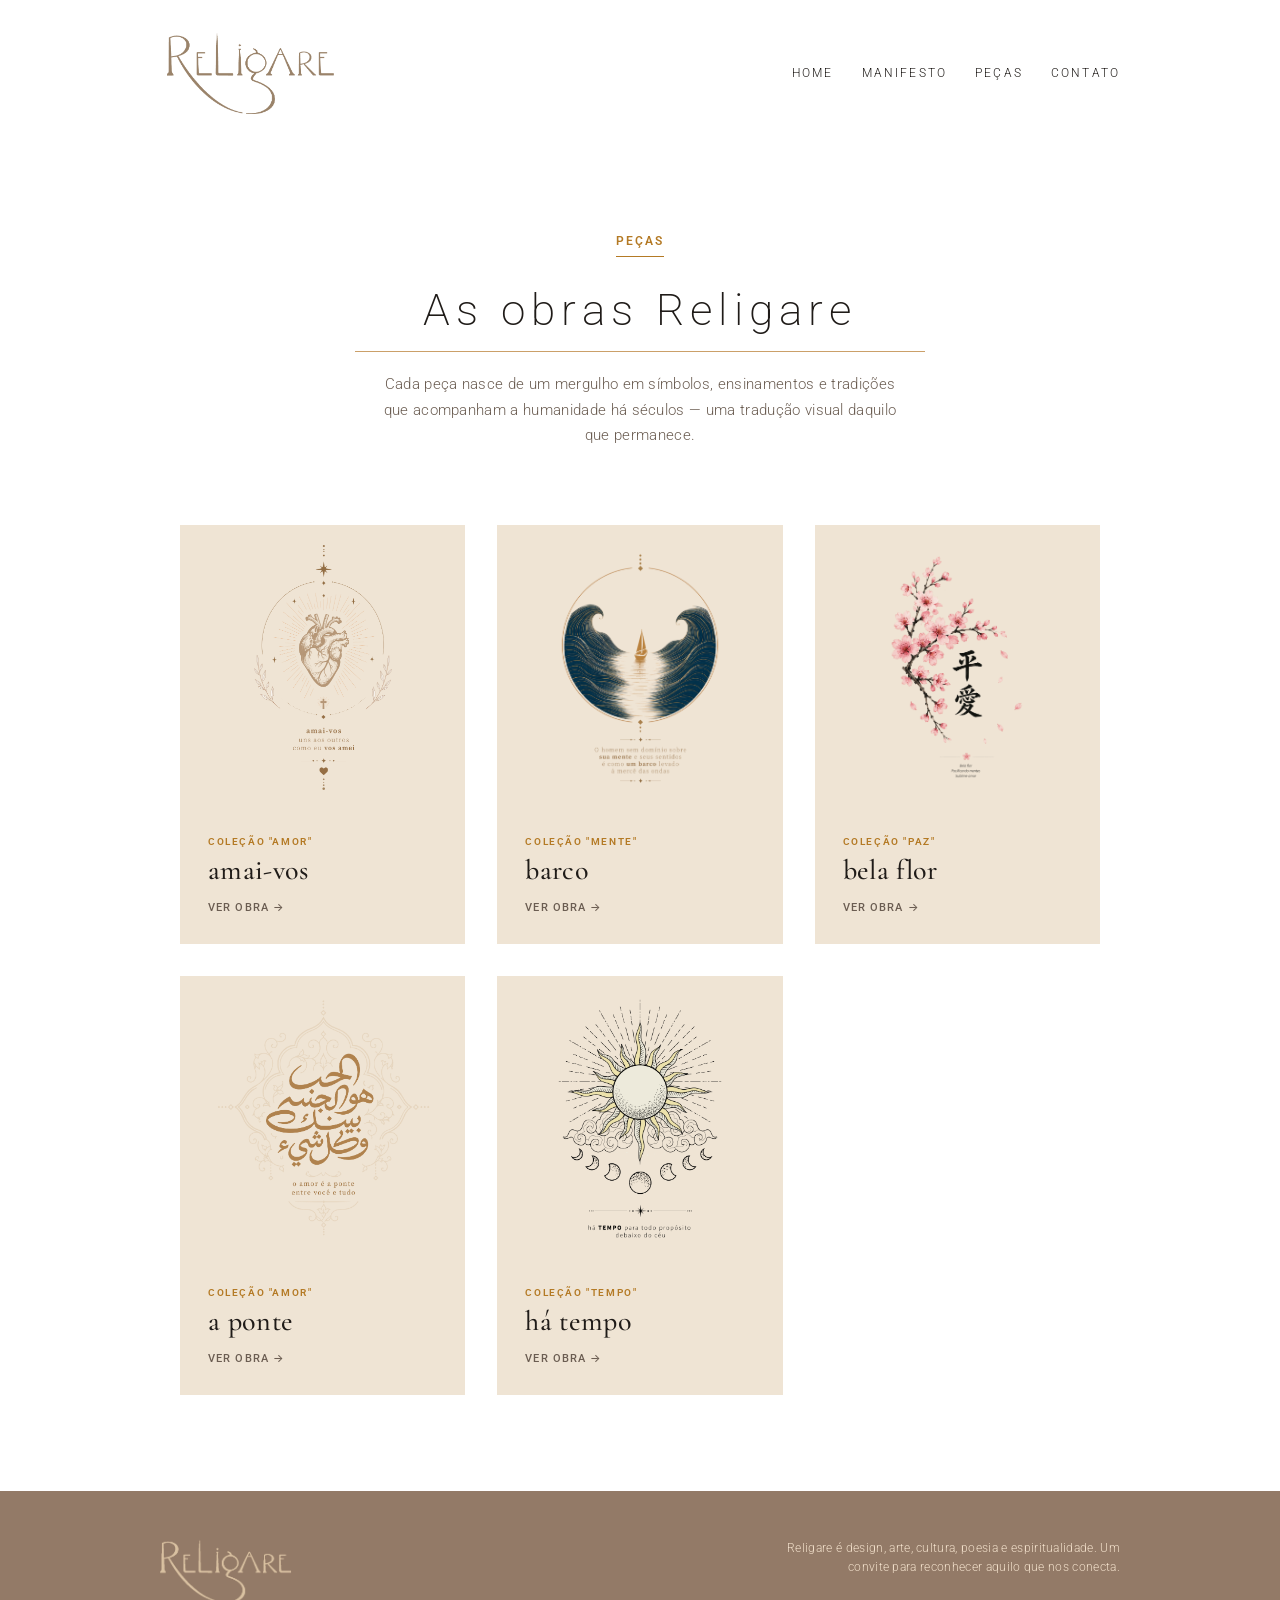
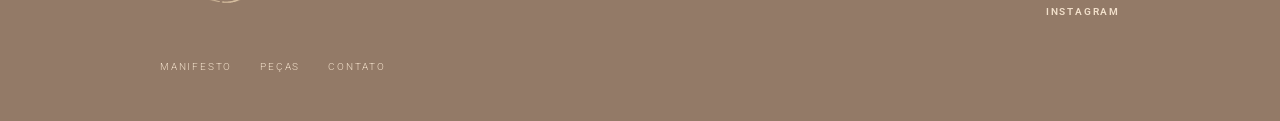
==== pecas/index.html @ 5c5488c7 "Adiciona link do Instagram no rodapé Substitui o placeholder "instagram (em breve)" pelo perfil real" ====
<!doctype html>
<html lang="pt-BR">
<head>
  <meta charset="utf-8" />
  <meta name="viewport" content="width=device-width, initial-scale=1" />
  <title>Peças — Religare</title>
  <meta name="description" content="As obras da Religare: peças autorais inspiradas em símbolos, ensinamentos e tradições espirituais, disponíveis em camiseta e quadro." />
  <link rel="preconnect" href="https://fonts.googleapis.com">
  <link rel="preconnect" href="https://fonts.gstatic.com" crossorigin>
  <link href="https://fonts.googleapis.com/css2?family=Cormorant+Garamond:wght@400;500;600&family=Inter:wght@300;400;500;600&family=Roboto:wght@100;300;400;500;700;900&display=swap" rel="stylesheet">
  <link rel="stylesheet" href="../style.css?v=9" />
</head>
<body class="piece-page">
  <header class="site-header">
    <a class="brand" href="../index.html#top" aria-label="Religare — página inicial">
      <img src="../assets/marca_topo.png" width="181" alt="Religare" />
    </a>

    <button class="menu-toggle" aria-controls="main-nav" aria-expanded="false" aria-label="Abrir menu">
      <span></span>
      <span></span>
      <span></span>
    </button>

    <nav id="main-nav" class="main-nav" aria-label="Menu principal">
      <a href="../index.html">HOME</a>
      <a href="../manifesto.html">MANIFESTO</a>
      <a href="index.html">PEÇAS</a>
      <a href="../contato.html">CONTATO</a>
    </nav>
  </header>

  <main id="top" class="pecas-index-main">
    <section class="pecas-hero">
      <p class="section-label">peças</p>
      <h1 class="pecas-hero-title">As obras Religare</h1>
      <div class="arts-line" aria-hidden="true"></div>
      <p class="pecas-hero-sub">Cada peça nasce de um mergulho em símbolos, ensinamentos e tradições que acompanham a humanidade há séculos — uma tradução visual daquilo que permanece.</p>
    </section>

    <section class="pecas-grid-section" aria-label="Lista de obras">
      <div class="pecas-grid">
        <a class="pecas-card" href="amai-vos.html">
          <div class="pecas-card-image">
            <img src="../assets/peca-amai-vos-emblema.png" alt="Ilustração de um coração radiante, ladeado por ramos, com uma pequena cruz e uma estrela-guia acima — símbolo da obra Amai-vos." />
          </div>
          <div class="pecas-card-copy">
            <p class="pecas-card-collection">Coleção "Amor"</p>
            <h2>Amai-vos</h2>
            <p class="pecas-card-link">ver obra <span aria-hidden="true">→</span></p>
          </div>
        </a>

        <a class="pecas-card" href="barco.html">
          <div class="pecas-card-image">
            <img src="../assets/peca-mente-emblema.png" alt="Ilustração de um pequeno barco atravessando águas ondulantes, guiado por um feixe de luz — símbolo da obra Barco." />
          </div>
          <div class="pecas-card-copy">
            <p class="pecas-card-collection">Coleção "Mente"</p>
            <h2>Barco</h2>
            <p class="pecas-card-link">ver obra <span aria-hidden="true">→</span></p>
          </div>
        </a>

        <a class="pecas-card" href="belaflor.html">
          <div class="pecas-card-image">
            <img src="../assets/peca-belaflor-emblema.png" alt="Ilustração delicada de uma flor em plena floração, símbolo da obra Bela Flor." />
          </div>
          <div class="pecas-card-copy">
            <p class="pecas-card-collection">Coleção "Paz"</p>
            <h2>Bela Flor</h2>
            <p class="pecas-card-link">ver obra <span aria-hidden="true">→</span></p>
          </div>
        </a>

        <a class="pecas-card" href="ponte.html">
          <div class="pecas-card-image">
            <img src="../assets/peca-sufi-amor.png" alt="Ilustração de uma ponte atravessando duas margens separadas, símbolo da obra A Ponte." />
          </div>
          <div class="pecas-card-copy">
            <p class="pecas-card-collection">Coleção "Amor"</p>
            <h2>A Ponte</h2>
            <p class="pecas-card-link">ver obra <span aria-hidden="true">→</span></p>
          </div>
        </a>

        <a class="pecas-card" href="tempo.html">
          <div class="pecas-card-image">
            <img src="../assets/peca-judaismo-tempo.png" alt="Ilustração simbolizando as fases do tempo — sol, lua e céu — símbolo da obra Há Tempo." />
          </div>
          <div class="pecas-card-copy">
            <p class="pecas-card-collection">Coleção "Tempo"</p>
            <h2>Há Tempo</h2>
            <p class="pecas-card-link">ver obra <span aria-hidden="true">→</span></p>
          </div>
        </a>
      </div>
    </section>
  </main>

  <footer class="site-footer">
    <div>
      <img src="../assets/marca_bottom.png" alt="Religare" />
      <nav>
        <a href="../manifesto.html">manifesto</a>
        <a href="index.html" aria-current="page">peças</a>
        <a href="../contato.html">contato</a>
      </nav>
    </div>
    <div class="footer-contact">
      <p>Religare é design, arte, cultura, poesia e espiritualidade. Um convite para reconhecer aquilo que nos conecta.</p>
      <a class="instagram" href="https://www.instagram.com/religare.design/" target="_blank" rel="noopener">instagram</a>
    </div>
  </footer>

  <script>
    (function(){
      const btn = document.querySelector('.menu-toggle');
      const nav = document.getElementById('main-nav');
      if(!btn || !nav) return;
      btn.addEventListener('click', () => {
        const open = nav.classList.toggle('open');
        btn.setAttribute('aria-expanded', open ? 'true' : 'false');
      });
    })();
  </script>
</body>
</html>
---- style.css ----
:root{
  --bg:#000;
  --paper:#efe4d4;
  --paper-2:#ddcdbc;
  --gold:#b47a25;
  --gold-soft:#c99b61;
  --taupe:#937a67;
  --text:#f3e7d6;
  --muted:#cdbca8;
  --serif:"Cormorant Garamond", Georgia, serif;
  --sans:"Inter", Arial, sans-serif;
}

*{box-sizing:border-box}
html{scroll-behavior:smooth}
body{
  margin:0;
  background:var(--bg);
  color:var(--text);
  font-family: 'Roboto', var(--sans);
  font-weight:300;
  letter-spacing:.02em;
}

img{
  display:block;
  max-width:100%;
}

/* header: brand à esquerda, menu à direita na mesma linha */
.site-header{
  /* mantém os valores já usados e garante layout em linha */
  width:min(100%, 1120px);
  margin:0 auto;
  padding:28px clamp(24px, 7vw, 80px) 48px;
  display:flex;
  align-items:center;
  justify-content:space-between;
  gap:24px;
  position:relative;
  z-index:200;
}

/* menu superior à direita */
.main-nav{
  display:flex;
  gap:28px;
  align-items:center;
}

.main-nav a{
  color:#1f1b18;
  text-decoration:none;
  text-transform:uppercase;
  letter-spacing:.18em;
  font-size:12px;
  font-weight:300;
  font-family: 'Roboto', var(--sans);
  transition: color .18s ease;
}

.main-nav a:hover,
.main-nav a:focus{
  color: var(--taupe);
  outline: none;
}

/* responsivo: empilha o menu em telas pequenas */
@media (max-width:760px){
  .site-header{
    padding:18px 20px;
  }
  .main-nav{
    gap:18px;
  }
  .main-nav a{ font-size:11px; }

  /* esconder o menu horizontal no mobile — mostrar apenas o hamburger */
  .main-nav{
    display: none; /* evita que MANIFESTO/CONTATO fiquem visíveis no header mobile */
    position: absolute;
    right: clamp(12px, 4vw, 20px);
    top: calc(100% + 8px);
    background: #fff;
    box-shadow: 0 8px 24px rgba(17,15,13,0.06);
    border-radius: 6px;
    padding: 12px;
    flex-direction: column;
    gap: 8px;
    z-index: 160;
    min-width: 160px;
  }

  /* quando o menu for aberto pelo botão hamburger, mostrar o nav */
  .main-nav.open{
    display: flex;
  }
}

main{
  overflow:hidden;
}

.section-wide{
  width:100%;
  max-width:1120px;
  margin:0 auto;
  position:relative;
}

.hero{
  min-height:405px;
  display:flex;
  align-items:center;
  background:#eee5da;
}

.hero img {
  /* impede encolhimento em flexbox */
  flex: 0 0 100vw;
  min-width: 100vw;
  max-width: 100vw; /* mantém o limite à largura da viewport */
  margin-left: calc(50% - 50vw); /* puxa para a esquerda e centraliza na viewport */
  display: block;
  object-fit: cover;
  height: auto;
}

.hero-copy{
  position:absolute;
  left:clamp(32px, 7vw, 78px);
  top:clamp(38px, 7vw, 72px);
  color:#1f1b18;
  max-width:300px;
}

.eyebrow{
  margin:0 0 18px;
  font-size:9px;
  text-transform:uppercase;
  letter-spacing:.18em;
  color:var(--gold);
}

h1,h2{
  font-family:var(--serif);
  font-weight:500;
  line-height:.95;
  margin:0;
}

h1{
  font-size:clamp(38px, 6vw, 58px);
  letter-spacing:.035em;
}

/* Override for hero title */
.hero-copy h1{
  font-family: 'Roboto', var(--serif);
  font-weight: 193;
  font-size: 34px;
  line-height: 1.2;
  text-transform: uppercase;
}

.hero-copy p:not(.eyebrow){
  max-width:270px;
  margin:18px 0 0;
  font-size:13px;
  line-height:1.55;
}

.arts-section {
  padding:54px 24px 64px;
  text-align:center;
}

/* título principal da seção */
.arts-title{
  margin: 18px 0 6px;
  font-family: 'Roboto', var(--serif);
  font-weight: 200;
  font-size: clamp(34px, 6.5vw, 39px);
  line-height: 1;
  letter-spacing: .18em;
  color: #1f1b18;
  text-transform: none;
}

/* linha longa abaixo do título */
.arts-line{
  width: min(760px, 80%);
  height: 1px;
  margin: 18px auto 12px;
  background: var(--gold-soft);
  opacity: .95;
}

/* legenda / subtítulo */
.arts-subtitle{
  margin: 0 0 28px;
  color: #000;
  font-family: Roboto, var(--sans);
  font-size: 23px;
  letter-spacing: .06em;
  font-weight: 200;
}

/* mantém a label pequena acima (já existente) */
.section-label{
  display:inline-block;
  margin:0 0 12px;
  color:var(--gold);
  font-size:12px;
  font-weight:600;
  letter-spacing:.18em;
  text-transform:uppercase;
  border-bottom:1px solid var(--gold);
  padding-bottom:8px;
}

.rule{
  width:min(270px, 52vw);
  height:1px;
  margin:0 auto 42px;
  background:var(--gold);
}

.arts-row{
  width:min(700px, 80vw);
  margin:0 auto;
  margin-top: 56px !important;
}

.arts-links{
  position:relative;
  display:inline-block;
  line-height:0;
}

.arts-link{
  position:absolute;
  top:0;
  height:100%;
  width:25%;
}
.arts-link:nth-of-type(1){ left:0; }
.arts-link:nth-of-type(2){ left:25%; }
.arts-link:nth-of-type(3){ left:50%; }
.arts-link:nth-of-type(4){ left:75%; }

.sun-fragment{
  width:100%;
  max-width:1120px;
  margin:0 auto 76px;
  position:relative;
}

.sun-fragment img{
  width:100%;
  min-height:260px;
  object-fit:cover;
}

.sun-fragment p{
  position:absolute;
  left:18%;
  top:23%;
  color:var(--gold);
  font-family:var(--serif);
  font-size:clamp(20px, 3vw, 30px);
  line-height:1.22;
  letter-spacing:.06em;
  margin:0;
}

.floating-block{
  width:min(620px, 78vw);
  margin:0 auto 70px;
  display:grid;
  grid-template-columns:auto 1fr;
  gap:38px;
  align-items:stretch; /* alterado de center para stretch */
}

.floating-block img{
  width:auto;
  height:100%;
  object-fit:contain;
  box-shadow:none;
}

.floating-block h2,
.split-copy h2{
  color:var(--gold);
  font-family:var(--sans);
  font-size:clamp(24px, 4vw, 38px);
  font-weight:500;
  letter-spacing:.06em;
  line-height:1.08;
}

.tshirts{
  min-height:365px;
  margin-bottom:78px;
}

.tshirts img{
  width:100%;
  min-height:365px;
  object-fit:cover;
}

.tshirts picture{
  display:block;
}

.tshirts picture img{
  width:100%;
  max-width:100%;
  margin-left:0;
}

.tshirts-copy{
  position:absolute;
  left:clamp(38px, 12vw, 160px);
  top:clamp(48px, 9vw, 86px);
  color:#fff7ec;
  max-width:330px;
}

.tshirts-copy h2{
  font-family:var(--serif);
  font-size:clamp(28px, 4.2vw, 44px);
  line-height:1.05;
  color:#fff7ec;
}

.tshirts-copy p{
  margin-top:20px;
  max-width:260px;
  font-size:14px;
  line-height:1.55;
  color:#fff3df;
}

.split-feature{
  width:min(720px, 86vw);
  margin:0 auto 88px;
  display:grid;
  grid-template-columns:1fr 160px;
  gap:38px;
  align-items:start;
}

.split-copy{
  padding-top:30px;
}

.split-copy p{
  max-width:360px;
  margin:20px 0 0;
  color:var(--muted);
  font-size:14px;
  line-height:1.65;
}

.split-feature img{
  width:160px;
  border-radius:2px;
  box-shadow:0 18px 52px rgba(0,0,0,.35);
}

.values{
  width:min(950px, 90vw);
  margin:0 auto 72px;
  background:#efe3d4;
  padding:0;
}

.values img{
  width:100%;
}

.closing{
  width:min(700px, 84vw);
  margin:0 auto 70px;
  border-radius:18px;
  overflow:hidden;
  position:relative;
  background:#efe3d4;
}

.closing img{
  width:100%;
}

.closing div{
  position:absolute;
  inset:0;
  display:flex;
  flex-direction:column;
  justify-content:center;
  align-items:center;
  text-align:center;
  color:#8d7563;
  font-family:var(--serif);
  font-size:clamp(20px, 3vw, 30px);
  line-height:1.22;
}

.closing p{
  margin:.22em 0;
}

.site-footer{
  width:100%;
  max-width:1120px;
  margin:0 auto;
  min-height:230px;
  background:var(--taupe);
  color:#f1dfca;
  padding:48px clamp(26px, 7vw, 80px);
  display:grid;
  grid-template-columns:1fr minmax(280px, 1.3fr);
  gap:44px;
  align-items:start;
  position: relative;
  z-index: 0;
  background: transparent; /* background movido para pseudo-elemento */
}

.site-footer::before{
  content: "";
  position: absolute;
  left: 50%;
  transform: translateX(-50%);
  width: 100vw;
  top: 0;
  bottom: 0;
  background: var(--taupe);
  z-index: -1;
}

.site-footer img{
  width:132px;
  opacity:.86;
}

.site-footer nav{
  margin-top:58px;
  display:flex;
  gap:28px;
}

.site-footer a{
  color:#f1dfca;
  text-decoration:none;
  text-transform:uppercase;
  letter-spacing:.18em;
  font-size:10px;
}

.footer-contact p{
  max-width:360px;
  margin:0;
  font-size:12px;
  line-height:1.65;
}

.footer-contact{
  justify-self:end;
  text-align:right;
}

.button{
  display:inline-block;
  padding:8px 14px;
  background:var(--gold);
  color:#2b1c10!important;
  font-size:10px!important;
}

.instagram{
  display:inline-block;
  margin-top:28px;
  font-weight:600;
}

@media (max-width:760px){
  .site-header{
    padding:24px 24px 36px;
  }

  .hero{
    min-height:520px;
  }

  .hero img{
    min-height:520px;
    object-position:62% center;
  }

  .hero-copy{
    left:26px;
    top:44px;
  }

  .arts-row{
    margin-top: 30px !important;
  }

  .arts-link{
    width:100%;
    height:25%;
    left:0 !important;
  }
  .arts-link:nth-of-type(1){ top:0; }
  .arts-link:nth-of-type(2){ top:25%; }
  .arts-link:nth-of-type(3){ top:50%; }
  .arts-link:nth-of-type(4){ top:75%; }

  .floating-block{
    grid-template-columns:1fr;
    width:min(360px, 82vw);
    gap:22px;
  }

  .floating-block img{
    width:100%;
  }

  .tshirts-copy{
    left:28px;
    top:44px;
  }

  .split-feature{
    grid-template-columns:1fr;
    width:min(360px, 84vw);
  }

  .split-feature img{
    width:100%;
  }

  .site-footer{
    grid-template-columns:1fr;
    gap:28px;
  }

  .site-footer nav{
    margin-top:32px;
  }

  .footer-contact{
    justify-self:start;
    text-align:left;
  }

  .instagram{
    margin-top:22px;
  }

  /* para .many-roots no mobile: imagem em cima, texto embaixo (igual a ensinamentos) */
  .many-roots.split-feature{
    display: flex;
    flex-direction: column-reverse; /* inverte a ordem para que a imagem fique acima do texto */
    width: min(360px, 82vw);
    gap: 22px;
    align-items: stretch;
  }

  .many-roots.split-feature img{
    width: 100%;
    height: auto;
    object-fit: contain;
    order: -1; /* redundante com column-reverse, serve como fallback */
  }
}

/* hamburger button */
.menu-toggle{
  appearance: none;
  -webkit-appearance: none;
  background: transparent;
  border: 0;
  width: 44px;
  height: 40px;
  padding: 6px;
  display: none;
  align-items: center;
  justify-content: center;
  flex-direction: column;
  cursor: pointer;
  position: relative;
  z-index: 220;
  -webkit-tap-highlight-color: transparent;
}

.menu-toggle:focus,
.menu-toggle:focus-visible{
  outline: 2px solid rgba(180,122,37,.35);
  outline-offset: 4px;
}

.menu-toggle span{
  display: block;
  width: 28px;
  height: 2px;
  background: var(--taupe);
  margin: 4px 0;
  border-radius: 2px;
  transform: none;
  transition: transform .18s ease, opacity .18s ease, background .18s ease;
}

.menu-toggle[aria-expanded="true"] span:nth-child(1){
  transform: translateY(8px) rotate(45deg);
}
.menu-toggle[aria-expanded="true"] span:nth-child(2){
  opacity:0;
}
.menu-toggle[aria-expanded="true"] span:nth-child(3){
  transform: translateY(-8px) rotate(-45deg);
}

@media (max-width:760px){
  .menu-toggle{
    display:flex;
  }

  .main-nav{ display: none; }
  .main-nav.open{ display: flex; }
}

html, body {
  height: 100%;
  background-color: #ffffff;
  background-image: none;
}

/* full-bleed images (pegar 100% da largura da viewport sem serem limitadas pelo container)
   NOTA: .closing img NÃO está aqui para que mesmaluz continue inserida no container */
.hero img,
.sun-fragment img,
.tshirts picture,
.values img {
  width: 100vw;
  max-width: 100vw;
  margin-left: calc(50% - 50vw); /* centraliza full-bleed mantendo o fluxo */
  display: block;
  object-fit: cover; /* preenche a área mantendo proporção */
  height: auto;
}

/* imagens que pertencem ao layout (não devem sair do container) */
.closing img {
  width: 100%;
  max-width: 100%;
  margin-left: 0;
  display: block;
  object-fit: cover;
  height: auto;
}

/* mantém o comportamento já definido para imagens que não devem ser cortadas (ensinamentos, muitas raízes) */
.many-roots .split-copy h2{
  font-family: 'Roboto', var(--serif);
  font-weight: 200;
  font-size: clamp(34px, 6.5vw, 39px);
  line-height: 1;
  letter-spacing: .18em;
  color: var(--gold);
  text-transform: none;
}

.many-roots .split-copy p{
  color: #000;
}

.many-roots.split-feature{
  /* manter coluna de texto + coluna auto para a imagem */
  grid-template-columns: 1fr auto;
  align-items: stretch; /* faz a imagem preencher a altura do texto */
}

.many-roots.split-feature img{
  width: auto;
  height: 100%;
  object-fit: contain; /* mostra a imagem inteira sem cortes laterais */
  box-shadow: none;
  border-radius: 2px;
}

.floating-block.ensinamentos .floating-copy h2{
  font-family: 'Roboto', var(--serif);
  font-weight: 200;
  font-size: clamp(34px, 6.5vw, 39px);
  line-height: 1;
  letter-spacing: .18em;
  color: var(--gold);
  text-transform: none;
}

.floating-block.ensinamentos .floating-copy p{
  color: #000;
  font-size: 14px;
  line-height: 1.5;
}

.manifesto-page{
  background:#fff;
  color:#1f1b18;
}

.manifesto-hero{
  width:min(760px, calc(100% - 48px));
  margin:0 auto;
  display:block;
  overflow:hidden;
  background:#efe4d4;
}

.manifesto-hero img{
  width:100%;
  max-width:100%;
  height:auto;
  margin-left:0;
  object-fit:contain;
  object-position:center;
}

.manifesto-content{
  width:min(760px, calc(100% - 48px));
  margin:0 auto;
  padding:72px 0 82px;
  text-align:center;
}

.manifesto-title{
  max-width:640px;
  margin:18px auto 6px;
  font-family:'Roboto', var(--sans);
  font-weight:200;
  font-size:clamp(34px, 6vw, 48px);
  line-height:1.08;
  letter-spacing:.16em;
  color:#1f1b18;
}

.manifesto-body{
  max-width:640px;
  margin:48px auto 0;
  text-align:left;
}

.manifesto-body p{
  margin:0 0 24px;
  color:#1f1b18;
  font-size:clamp(16px, 2vw, 18px);
  font-weight:300;
  line-height:1.82;
  letter-spacing:.02em;
}

.manifesto-body p:nth-child(1){
  color:var(--gold);
  font-family:var(--serif);
  font-size:clamp(24px, 3.4vw, 34px);
  line-height:1.25;
  letter-spacing:.04em;
}

.manifesto-link{
  margin:48px 0 0;
}

.manifesto-link a{
  color:var(--gold);
  font-family:var(--serif);
  font-style:italic;
  font-size:18px;
  text-decoration:none;
  border-bottom:1px solid var(--gold-soft);
  padding-bottom:2px;
  transition:color .18s ease;
}

.manifesto-link a:hover,
.manifesto-link a:focus{
  color:#8a5a1a;
}

.sobre-content{
  padding-bottom:96px;
}

.sobre-signature{
  margin-top:56px;
  padding-top:28px;
  border-top:1px solid var(--paper-2);
}

.sobre-signature-name{
  margin:0;
  color:#1f1b18;
  font-family:var(--serif);
  font-size:20px;
  font-weight:500;
}

.sobre-signature-role{
  margin:4px 0 0;
  color:var(--gold);
  font-size:11px;
  font-weight:500;
  letter-spacing:.16em;
  text-transform:uppercase;
}

.manifesto-closing{
  margin-bottom:78px;
  position:relative;
  overflow:hidden;
}

.manifesto-closing img{
  width:100vw;
  max-width:100vw;
  min-height:300px;
  margin-left:calc(50% - 50vw);
  object-fit:cover;
}

.manifesto-closing p{
  position:absolute;
  left:clamp(32px, 15vw, 180px);
  top:50%;
  transform:translateY(-50%);
  margin:0;
  color:var(--gold);
  font-family:var(--serif);
  font-size:clamp(24px, 4vw, 42px);
  line-height:1.18;
  letter-spacing:.06em;
}

@media (max-width:760px){
  .manifesto-hero{
    width:min(100% - 40px, 560px);
  }

  .manifesto-hero img{
    min-height:0;
    object-position:center;
  }

  .manifesto-content{
    width:min(100% - 40px, 560px);
    padding:54px 0 64px;
  }

  .manifesto-title{
    font-size:34px;
    letter-spacing:.12em;
  }

  .manifesto-body{
    margin-top:36px;
  }

  .manifesto-body p{
    font-size:16px;
    line-height:1.72;
    margin-bottom:22px;
  }

  .manifesto-body p:nth-child(1){
    font-size:25px;
  }

  .manifesto-closing{
    margin-bottom:58px;
  }

  .manifesto-closing img{
    min-height:260px;
    object-position:center;
  }

  .manifesto-closing p{
    left:28px;
  }
}

/* contato */
.contact-page{
  background:#fff;
  color:#1f1b18;
}

.contact-main{
  overflow:visible;
}

.contact-intro{
  width:min(960px, calc(100% - 48px));
  min-height:520px;
  margin:0 auto 88px;
  display:grid;
  grid-template-columns:1.08fr .92fr;
  background:var(--paper);
}

.contact-intro-copy{
  padding:clamp(54px, 8vw, 90px);
  padding-right:clamp(34px, 5vw, 64px);
  display:flex;
  flex-direction:column;
  align-items:flex-start;
}

.contact-intro-copy h1{
  color:#1f1b18;
  font-family:'Roboto', var(--sans);
  font-size:clamp(38px, 5.1vw, 58px);
  font-weight:100;
  line-height:1.08;
  letter-spacing:.08em;
  text-transform:uppercase;
}

.contact-lead{
  max-width:440px;
  margin:32px 0 0;
  color:#55483e;
  font-size:15px;
  line-height:1.78;
}

.contact-email{
  margin-top:auto;
  padding-top:50px;
}

.contact-email span{
  display:block;
  margin-bottom:9px;
  color:var(--gold);
  font-size:10px;
  font-weight:500;
  letter-spacing:.2em;
  text-transform:uppercase;
}

.contact-email a{
  color:#1f1b18;
  font-family:var(--serif);
  font-size:clamp(22px, 3vw, 30px);
  text-decoration:none;
  border-bottom:1px solid var(--gold-soft);
  transition:color .18s ease;
}

.contact-email a:hover,
.contact-email a:focus{
  color:var(--gold);
}

.contact-symbol{
  min-height:520px;
  position:relative;
  overflow:hidden;
  display:flex;
  align-items:center;
  justify-content:center;
  background:#191613;
}

.contact-sun{
  width:clamp(112px, 16vw, 172px);
  aspect-ratio:1;
  border-radius:50%;
  background:linear-gradient(145deg, #dfb371, #a96719);
  box-shadow:0 0 80px rgba(201,155,97,.2);
}

.contact-orbit{
  position:absolute;
  left:50%;
  top:50%;
  border:1px solid rgba(201,155,97,.38);
  border-radius:50%;
  transform:translate(-50%, -50%);
}

.orbit-one{
  width:270px;
  height:270px;
}

.orbit-two{
  width:420px;
  height:420px;
}

.contact-symbol::before,
.contact-symbol::after{
  content:"";
  position:absolute;
  background:rgba(201,155,97,.22);
}

.contact-symbol::before{
  width:1px;
  height:100%;
  left:50%;
}

.contact-symbol::after{
  width:100%;
  height:1px;
  top:50%;
}

.contact-symbol p{
  position:absolute;
  left:36px;
  bottom:32px;
  margin:0;
  color:#ddc6a8;
  font-family:var(--serif);
  font-size:16px;
  line-height:1.4;
  letter-spacing:.08em;
}

.contact-form-section{
  width:min(760px, calc(100% - 48px));
  margin:0 auto;
  padding:0 0 108px;
}

.form-heading{
  max-width:570px;
  margin-bottom:50px;
}

.form-heading .eyebrow{
  margin-bottom:16px;
  font-size:10px;
}

.form-heading h2{
  color:#1f1b18;
  font-family:'Roboto', var(--sans);
  font-size:clamp(30px, 5vw, 44px);
  font-weight:200;
  line-height:1.16;
  letter-spacing:.1em;
}

.form-heading > p:last-child{
  margin:20px 0 0;
  color:#6b5d52;
  font-size:14px;
  line-height:1.7;
}

.contact-form{
  padding:clamp(30px, 5vw, 52px);
  background:#f6f0e8;
  border-top:1px solid var(--gold-soft);
}

.form-honeypot{
  position:absolute!important;
  left:-10000px!important;
  width:1px!important;
  height:1px!important;
  overflow:hidden!important;
  opacity:0!important;
  pointer-events:none!important;
}

.form-row{
  display:grid;
  grid-template-columns:1fr 1fr;
  gap:28px;
}

.form-field{
  margin-bottom:30px;
}

.form-field label{
  display:block;
  margin-bottom:10px;
  color:#463b33;
  font-size:11px;
  font-weight:500;
  letter-spacing:.16em;
  text-transform:uppercase;
}

.form-field input,
.form-field textarea,
.form-field select{
  width:100%;
  border:0;
  border-bottom:1px solid #c8b6a1;
  border-radius:0;
  padding:11px 0 13px;
  background:transparent;
  color:#1f1b18;
  font:300 15px/1.5 'Roboto', var(--sans);
  outline:none;
  transition:border-color .18s ease;
}

.form-field textarea{
  min-height:150px;
  resize:vertical;
}

.form-field select{
  appearance:none;
  -webkit-appearance:none;
  -moz-appearance:none;
  padding-right:24px;
  cursor:pointer;
  background-image:url("data:image/svg+xml,%3Csvg xmlns='http://www.w3.org/2000/svg' width='12' height='8' viewBox='0 0 12 8'%3E%3Cpath d='M1 1l5 5 5-5' fill='none' stroke='%23937a67' stroke-width='1.4' stroke-linecap='round' stroke-linejoin='round'/%3E%3C/svg%3E");
  background-repeat:no-repeat;
  background-position:right center;
  background-size:11px 7px;
}

.form-field select:disabled{
  opacity:.4;
  cursor:not-allowed;
}

.form-field input::placeholder,
.form-field textarea::placeholder{
  color:#9d8e80;
  opacity:1;
}

.form-hint{
  margin:8px 0 0;
  color:#8a7c6e;
  font-size:11px;
  line-height:1.5;
}

.form-field input:focus,
.form-field textarea:focus,
.form-field select:focus{
  border-color:var(--gold);
}

.form-actions{
  display:flex;
  align-items:center;
  justify-content:space-between;
  gap:28px;
}

.contact-submit{
  flex:0 0 auto;
  border:0;
  padding:14px 18px;
  background:var(--gold);
  color:#22170e;
  font:500 10px/1 'Roboto', var(--sans);
  letter-spacing:.16em;
  text-transform:uppercase;
  cursor:pointer;
  transition:background .18s ease, transform .18s ease;
}

.contact-submit span{
  margin-left:12px;
  font-size:15px;
}

.contact-submit:hover,
.contact-submit:focus{
  background:#c48a32;
  transform:translateY(-1px);
}

.contact-submit:disabled{
  cursor:wait;
  opacity:.65;
  transform:none;
}

.form-actions p{
  max-width:300px;
  margin:0;
  color:#78695d;
  font-size:11px;
  line-height:1.55;
}

.form-actions a{
  color:#5e4d3e;
  text-underline-offset:3px;
}

.form-status{
  display:none;
  margin:24px 0 0;
  padding:14px 16px;
  border-left:2px solid var(--gold-soft);
  background:rgba(201,155,97,.09);
  color:#5d4e42;
  font-size:13px;
  line-height:1.55;
}

.form-status.is-visible{
  display:block;
}

.form-status.is-success{
  border-left-color:#778c64;
  background:rgba(119,140,100,.1);
  color:#415138;
}

.form-status.is-error{
  border-left-color:#a2533e;
  background:rgba(162,83,62,.08);
  color:#763e30;
}

.form-status a{
  color:inherit;
  font-weight:500;
  text-underline-offset:3px;
}

/* vitrine de peças */
.pecas-index-main{
  overflow:visible;
}

.pecas-hero{
  width:min(760px, calc(100% - 48px));
  margin:0 auto;
  padding:64px 24px 20px;
  text-align:center;
}

.pecas-hero-title{
  margin:18px 0 0;
  font-family:'Roboto', var(--serif);
  font-weight:200;
  font-size:clamp(34px, 6.5vw, 44px);
  line-height:1.05;
  letter-spacing:.14em;
  color:#1f1b18;
  text-transform:none;
}

.pecas-hero-sub{
  max-width:520px;
  margin:20px auto 0;
  color:#6b5d52;
  font-size:15px;
  line-height:1.7;
}

.pecas-grid-section{
  width:min(920px, calc(100% - 48px));
  margin:56px auto 96px;
}

.pecas-grid{
  display:grid;
  grid-template-columns:repeat(auto-fit, minmax(260px, 1fr));
  gap:32px;
}

.pecas-card{
  display:block;
  color:inherit;
  text-decoration:none;
  background:var(--paper);
  transition:transform .2s ease, box-shadow .2s ease;
}

.pecas-card:hover,
.pecas-card:focus{
  transform:translateY(-3px);
  box-shadow:0 18px 40px rgba(31,27,24,.12);
}

.pecas-card-image{
  aspect-ratio:1;
  display:flex;
  align-items:center;
  justify-content:center;
  padding:20px;
}

.pecas-card-image img{
  width:100%;
  height:100%;
  object-fit:contain;
}

.pecas-card-copy{
  padding:26px 28px 30px;
}

.pecas-card-collection{
  margin:0 0 10px;
  color:var(--gold);
  font-size:10px;
  font-weight:600;
  letter-spacing:.16em;
  text-transform:uppercase;
}

.pecas-card-copy h2{
  margin:0;
  font-family:var(--serif);
  font-weight:500;
  font-size:clamp(22px, 3vw, 28px);
  color:#1f1b18;
  text-transform:lowercase;
}

.pecas-card-link{
  margin:16px 0 0;
  color:#6b5d52;
  font-size:11px;
  font-weight:500;
  letter-spacing:.1em;
  text-transform:uppercase;
  transition:color .18s ease;
}

.pecas-card:hover .pecas-card-link,
.pecas-card:focus .pecas-card-link{
  color:var(--gold);
}

@media (max-width:760px){
  .pecas-hero{
    width:calc(100% - 40px);
    padding:48px 20px 12px;
  }

  .pecas-grid-section{
    width:calc(100% - 40px);
    margin:44px auto 72px;
  }

  .pecas-grid{
    grid-template-columns:1fr;
    gap:24px;
  }
}

/* peças */
.piece-page{
  background:#fff;
  color:#1f1b18;
}

.sr-only{
  position:absolute;
  width:1px;
  height:1px;
  padding:0;
  margin:-1px;
  overflow:hidden;
  clip:rect(0,0,0,0);
  white-space:nowrap;
  border:0;
}

.piece-main{
  overflow:visible;
}

.piece-hero{
  width:min(760px, calc(100% - 48px));
  margin:0 auto 8px;
  padding:64px 24px 48px;
  text-align:center;
  background:var(--paper);
}

.piece-emblem{
  width:500px;
  max-width:100%;
  margin:0 auto 26px;
}

.piece-emblem--amai-vos{
  width:428px;
}

.piece-emblem--barco{
  width:592px;
}

.piece-emblem--belaflor{
  width:500px;
}

.piece-emblem--ponte{
  width:500px;
}

.piece-emblem--tempo{
  width:500px;
}

.piece-title{
  margin:0;
  font-family:var(--serif);
  font-weight:500;
  font-size:clamp(28px, 4vw, 36px);
  letter-spacing:.1em;
  color:#1f1b18;
}

.piece-subtitle{
  margin:12px 0 0;
  color:var(--taupe);
  font-family:var(--serif);
  font-size:14px;
  font-style:italic;
  line-height:1.5;
  letter-spacing:.04em;
}

.piece-content{
  width:min(680px, calc(100% - 48px));
  margin:0 auto;
  padding:56px 0 96px;
}

.piece-body p{
  margin:0 0 20px;
  color:#37312e;
  font-family:'Lora', var(--serif);
  font-size:clamp(16px, 1.9vw, 18px);
  font-weight:400;
  line-height:1.8;
  letter-spacing:.005em;
}

.piece-quote{
  margin:44px 0;
  padding:0 0 0 24px;
  border-left:2px solid var(--gold-soft);
}

.piece-quote p{
  margin:0;
  color:var(--gold);
  font-family:'Lora', var(--serif);
  font-style:italic;
  font-size:clamp(21px, 3vw, 28px);
  line-height:1.35;
  letter-spacing:.02em;
}

.piece-citation{
  margin-top:48px;
  padding-top:24px;
  border-top:1px solid var(--paper-2);
}

.piece-citation p{
  margin:0 0 4px;
  color:#6b5d52;
  font-size:13px;
  letter-spacing:.04em;
}

.piece-citation-title{
  color:#1f1b18!important;
  font-family:var(--serif);
  font-size:17px!important;
  font-weight:600;
}

.piece-note{
  margin:52px 0;
  padding:26px 0;
  border-top:1px solid var(--paper-2);
  border-bottom:1px solid var(--paper-2);
}

.piece-note p{
  margin:0 0 8px;
  color:#6b5d52;
  font-size:14px;
  line-height:1.65;
}

.piece-note p:last-child{
  margin-bottom:0;
}

.piece-gallery{
  margin:0 0 64px;
}

.piece-gallery img{
  width:100%;
  height:auto;
  object-fit:contain;
  cursor:zoom-in;
}

.lightbox{
  position:fixed;
  inset:0;
  z-index:500;
  display:flex;
  align-items:center;
  justify-content:center;
  padding:32px;
  background:rgba(20,16,14,.92);
}

.lightbox[hidden]{
  display:none;
}

.lightbox img{
  max-width:100%;
  max-height:100%;
  width:auto;
  height:auto;
  object-fit:contain;
  box-shadow:0 20px 60px rgba(0,0,0,.4);
}

.lightbox-close{
  position:absolute;
  top:20px;
  right:24px;
  width:44px;
  height:44px;
  border:none;
  border-radius:50%;
  background:rgba(255,255,255,.1);
  color:#fff;
  font-size:28px;
  line-height:1;
  cursor:pointer;
}

.lightbox-close:hover{
  background:rgba(255,255,255,.2);
}

body.lightbox-open{
  overflow:hidden;
}

.piece-craft{
  margin:0 0 56px;
}

.piece-craft h2{
  color:var(--gold);
  font-family:var(--sans);
  font-size:clamp(22px, 3.4vw, 30px);
  font-weight:500;
  letter-spacing:.04em;
  line-height:1.15;
}

.piece-craft p{
  margin:18px 0 0;
  color:#463b33;
  font-size:15px;
  line-height:1.65;
}

.piece-specs{
  margin:0 0 56px;
  padding-top:32px;
  border-top:1px solid var(--paper-2);
}

.piece-specs h2{
  color:#1f1b18;
  font-family:'Roboto', var(--sans);
  font-size:clamp(20px, 3vw, 26px);
  font-weight:400;
  letter-spacing:.06em;
}

.piece-specs-grid{
  display:grid;
  grid-template-columns:1fr 1fr;
  gap:32px;
  margin-top:28px;
}

.piece-spec-group h3{
  margin:0 0 10px;
  color:var(--gold);
  font-size:11px;
  font-weight:600;
  letter-spacing:.16em;
  text-transform:uppercase;
}

.piece-spec-group p{
  margin:0 0 4px;
  color:#463b33;
  font-size:14px;
  line-height:1.5;
}

.piece-cta-wrap{
  text-align:center;
  padding:8px 0 64px;
}

.piece-closing{
  margin-top:56px;
  padding-top:44px;
  border-top:1px solid var(--paper-2);
  text-align:center;
}

.piece-closing p{
  margin:0;
  color:var(--gold);
  font-family:'Lora', var(--serif);
  font-style:italic;
  font-weight:500;
  font-size:clamp(19px, 2.6vw, 25px);
  line-height:1.55;
  letter-spacing:.02em;
}

.piece-cta{
  padding:16px 26px!important;
  font-size:11px!important;
  color:#fff!important;
}

.piece-submit{
  color:#fff!important;
}

.piece-order-section{
  margin-top:56px;
  padding-top:48px;
  border-top:1px solid var(--paper-2);
}

.product-type-choice{
  border:0;
  padding:0;
  margin:0 0 30px;
}

.product-type-choice legend{
  margin-bottom:10px;
  padding:0;
  color:#463b33;
  font-size:11px;
  font-weight:500;
  letter-spacing:.16em;
  text-transform:uppercase;
}

.product-fields[hidden]{
  display:none;
}

.radio-row{
  display:flex;
  gap:26px;
}

.radio-row label{
  display:flex;
  align-items:center;
  gap:8px;
  color:#1f1b18;
  font-size:14px;
  font-weight:300;
  cursor:pointer;
}

.radio-row input[type="radio"]{
  accent-color:var(--gold);
  width:16px;
  height:16px;
  margin:0;
}

@media (max-width:760px){
  .piece-hero{
    width:calc(100% - 40px);
    padding:48px 20px 38px;
  }

  .piece-emblem{
    width:min(280px, 60vw);
  }

  .piece-content{
    width:calc(100% - 40px);
    padding:44px 0 72px;
  }

  .piece-gallery{
    margin-bottom:48px;
  }

  .lightbox{
    padding:16px;
  }

  .lightbox-close{
    top:12px;
    right:12px;
  }

  .piece-specs-grid{
    grid-template-columns:1fr;
    gap:24px;
  }

  .radio-row{
    gap:20px;
  }
}

@media (max-width:760px){
  .contact-intro{
    width:calc(100% - 40px);
    margin-bottom:62px;
    grid-template-columns:1fr;
  }

  .contact-intro-copy{
    min-height:520px;
    padding:52px 30px 44px;
  }

  .contact-intro-copy h1{
    font-size:clamp(35px, 10vw, 46px);
    letter-spacing:.06em;
  }

  .contact-email a{
    font-size:22px;
  }

  .contact-symbol{
    min-height:360px;
  }

  .orbit-one{
    width:220px;
    height:220px;
  }

  .orbit-two{
    width:340px;
    height:340px;
  }

  .contact-form-section{
    width:calc(100% - 40px);
    padding-bottom:72px;
  }

  .form-heading{
    margin-bottom:36px;
  }

  .contact-form{
    padding:34px 24px;
  }

  .form-row{
    grid-template-columns:1fr;
    gap:0;
  }

  .form-actions{
    align-items:flex-start;
    flex-direction:column;
  }
}
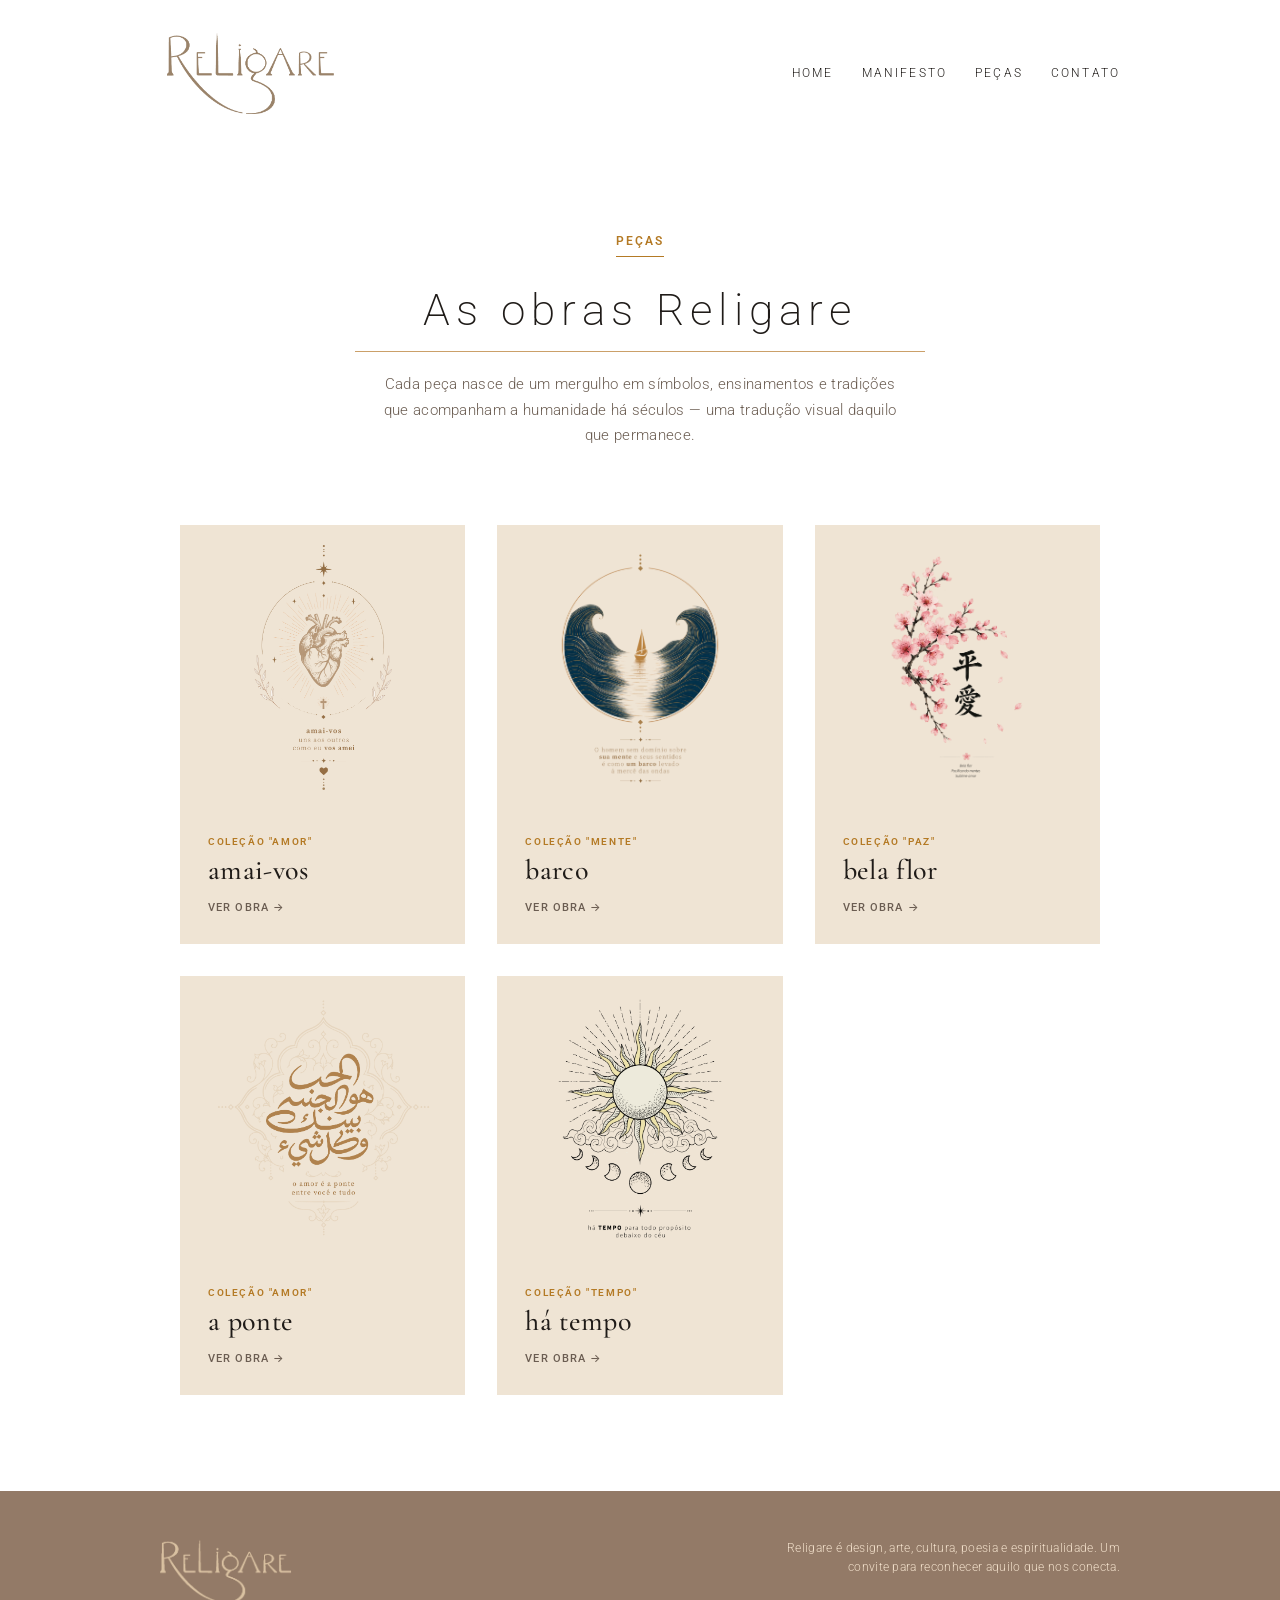
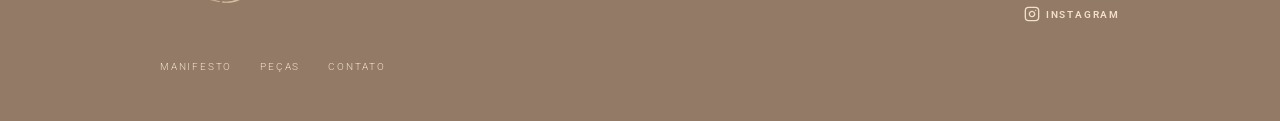
==== commit 5a5b80d4: "Adiciona ícone do Instagram ao lado do link no rodapé Ícone SVG inline (sem dependência externa), al" ====
--- a/pecas/index.html
+++ b/pecas/index.html
@@ -8,7 +8,7 @@
   <link rel="preconnect" href="https://fonts.googleapis.com">
   <link rel="preconnect" href="https://fonts.gstatic.com" crossorigin>
   <link href="https://fonts.googleapis.com/css2?family=Cormorant+Garamond:wght@400;500;600&family=Inter:wght@300;400;500;600&family=Roboto:wght@100;300;400;500;700;900&display=swap" rel="stylesheet">
-  <link rel="stylesheet" href="../style.css?v=9" />
+  <link rel="stylesheet" href="../style.css?v=10" />
 </head>
 <body class="piece-page">
   <header class="site-header">
@@ -109,7 +109,7 @@
     </div>
     <div class="footer-contact">
       <p>Religare é design, arte, cultura, poesia e espiritualidade. Um convite para reconhecer aquilo que nos conecta.</p>
-      <a class="instagram" href="https://www.instagram.com/religare.design/" target="_blank" rel="noopener">instagram</a>
+      <a class="instagram" href="https://www.instagram.com/religare.design/" target="_blank" rel="noopener"><svg width="16" height="16" viewBox="0 0 24 24" fill="none" stroke="currentColor" stroke-width="2" stroke-linecap="round" stroke-linejoin="round" aria-hidden="true"><rect x="2" y="2" width="20" height="20" rx="5" ry="5"></rect><path d="M16 11.37A4 4 0 1 1 12.63 8 4 4 0 0 1 16 11.37z"></path><line x1="17.5" y1="6.5" x2="17.5" y2="6.5"></line></svg>instagram</a>
     </div>
   </footer>
 
--- a/style.css
+++ b/style.css
@@ -482,9 +482,15 @@
 }
 
 .instagram{
-  display:inline-block;
+  display:inline-flex;
+  align-items:center;
+  gap:6px;
   margin-top:28px;
   font-weight:600;
+}
+
+.instagram svg{
+  flex-shrink:0;
 }
 
 @media (max-width:760px){
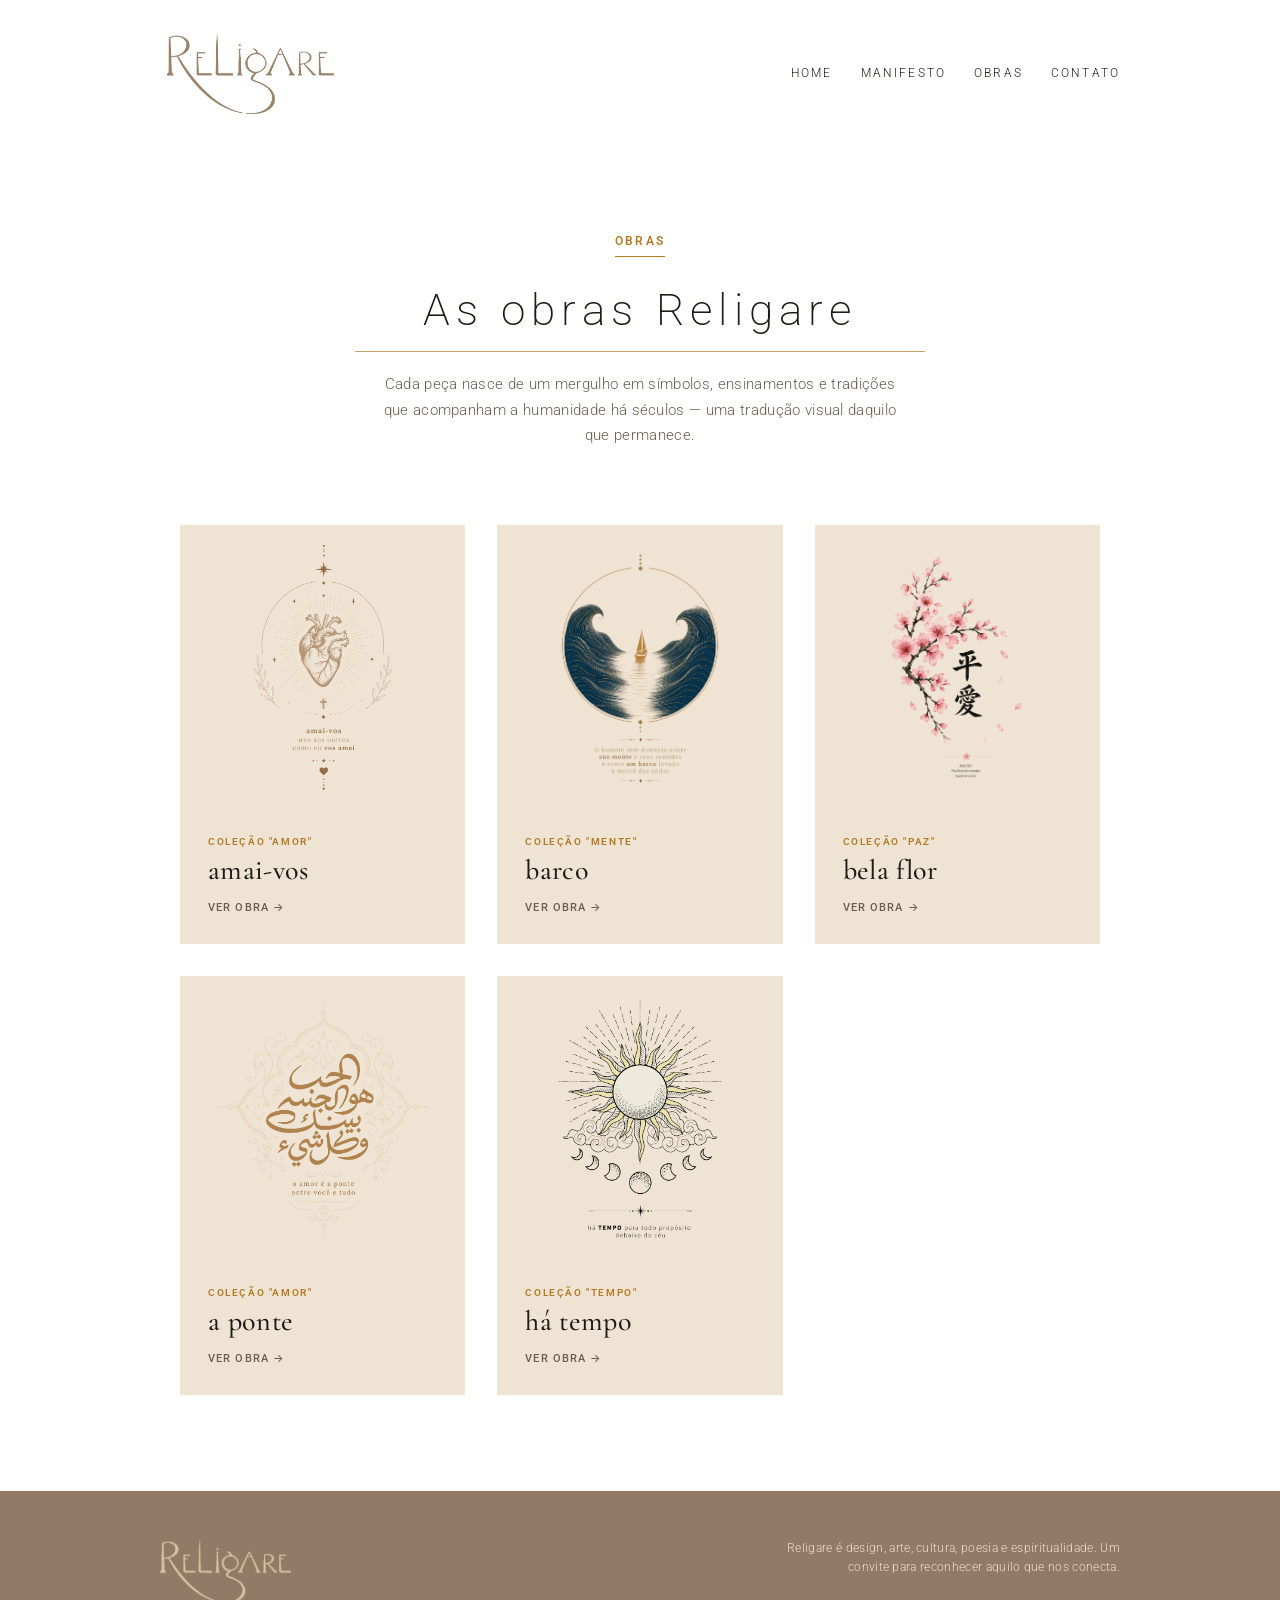
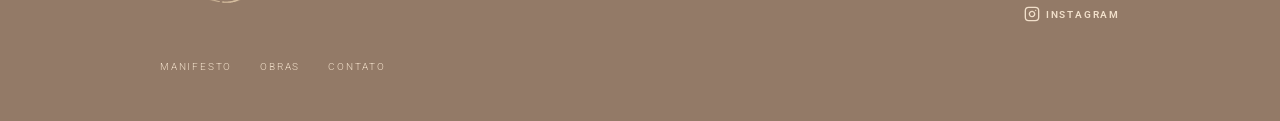
==== commit 62ea9609: "Renomeia menu "peças" para "obras" Co-Authored-By: Claude Opus 5.5 <noreply@anthropic.com>" ====
--- a/pecas/index.html
+++ b/pecas/index.html
@@ -3,7 +3,16 @@
 <head>
   <meta charset="utf-8" />
   <meta name="viewport" content="width=device-width, initial-scale=1" />
-  <title>Peças — Religare</title>
+  <!-- Google tag (gtag.js) -->
+  <script async src="https://www.googletagmanager.com/gtag/js?id=G-QHDVRTDWBX"></script>
+  <script>
+    window.dataLayer = window.dataLayer || [];
+    function gtag(){dataLayer.push(arguments);}
+    gtag('js', new Date());
+
+    gtag('config', 'G-QHDVRTDWBX');
+  </script>
+  <title>Obras — Religare</title>
   <meta name="description" content="As obras da Religare: peças autorais inspiradas em símbolos, ensinamentos e tradições espirituais, disponíveis em camiseta e quadro." />
   <link rel="preconnect" href="https://fonts.googleapis.com">
   <link rel="preconnect" href="https://fonts.gstatic.com" crossorigin>
@@ -25,14 +34,14 @@
     <nav id="main-nav" class="main-nav" aria-label="Menu principal">
       <a href="../index.html">HOME</a>
       <a href="../manifesto.html">MANIFESTO</a>
-      <a href="index.html">PEÇAS</a>
+      <a href="index.html">OBRAS</a>
       <a href="../contato.html">CONTATO</a>
     </nav>
   </header>
 
   <main id="top" class="pecas-index-main">
     <section class="pecas-hero">
-      <p class="section-label">peças</p>
+      <p class="section-label">obras</p>
       <h1 class="pecas-hero-title">As obras Religare</h1>
       <div class="arts-line" aria-hidden="true"></div>
       <p class="pecas-hero-sub">Cada peça nasce de um mergulho em símbolos, ensinamentos e tradições que acompanham a humanidade há séculos — uma tradução visual daquilo que permanece.</p>
@@ -103,7 +112,7 @@
       <img src="../assets/marca_bottom.png" alt="Religare" />
       <nav>
         <a href="../manifesto.html">manifesto</a>
-        <a href="index.html" aria-current="page">peças</a>
+        <a href="index.html" aria-current="page">obras</a>
         <a href="../contato.html">contato</a>
       </nav>
     </div>
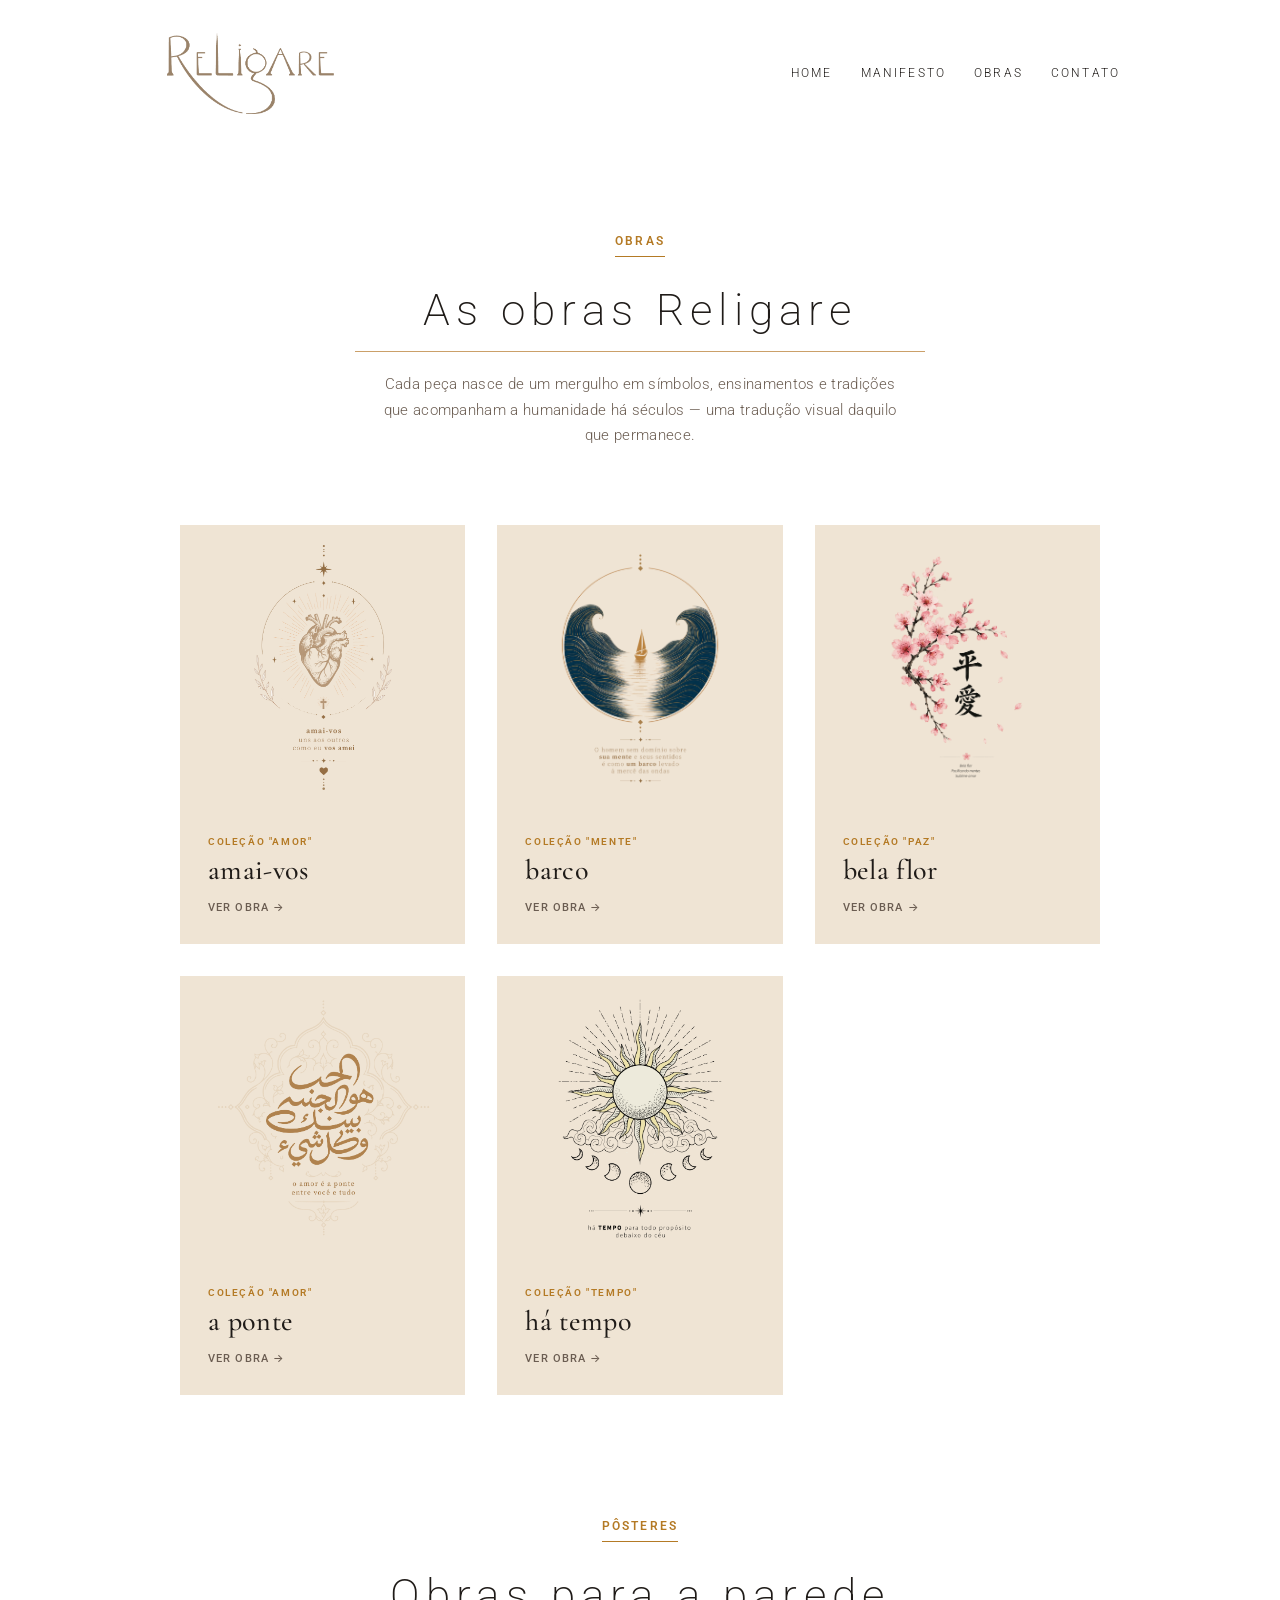
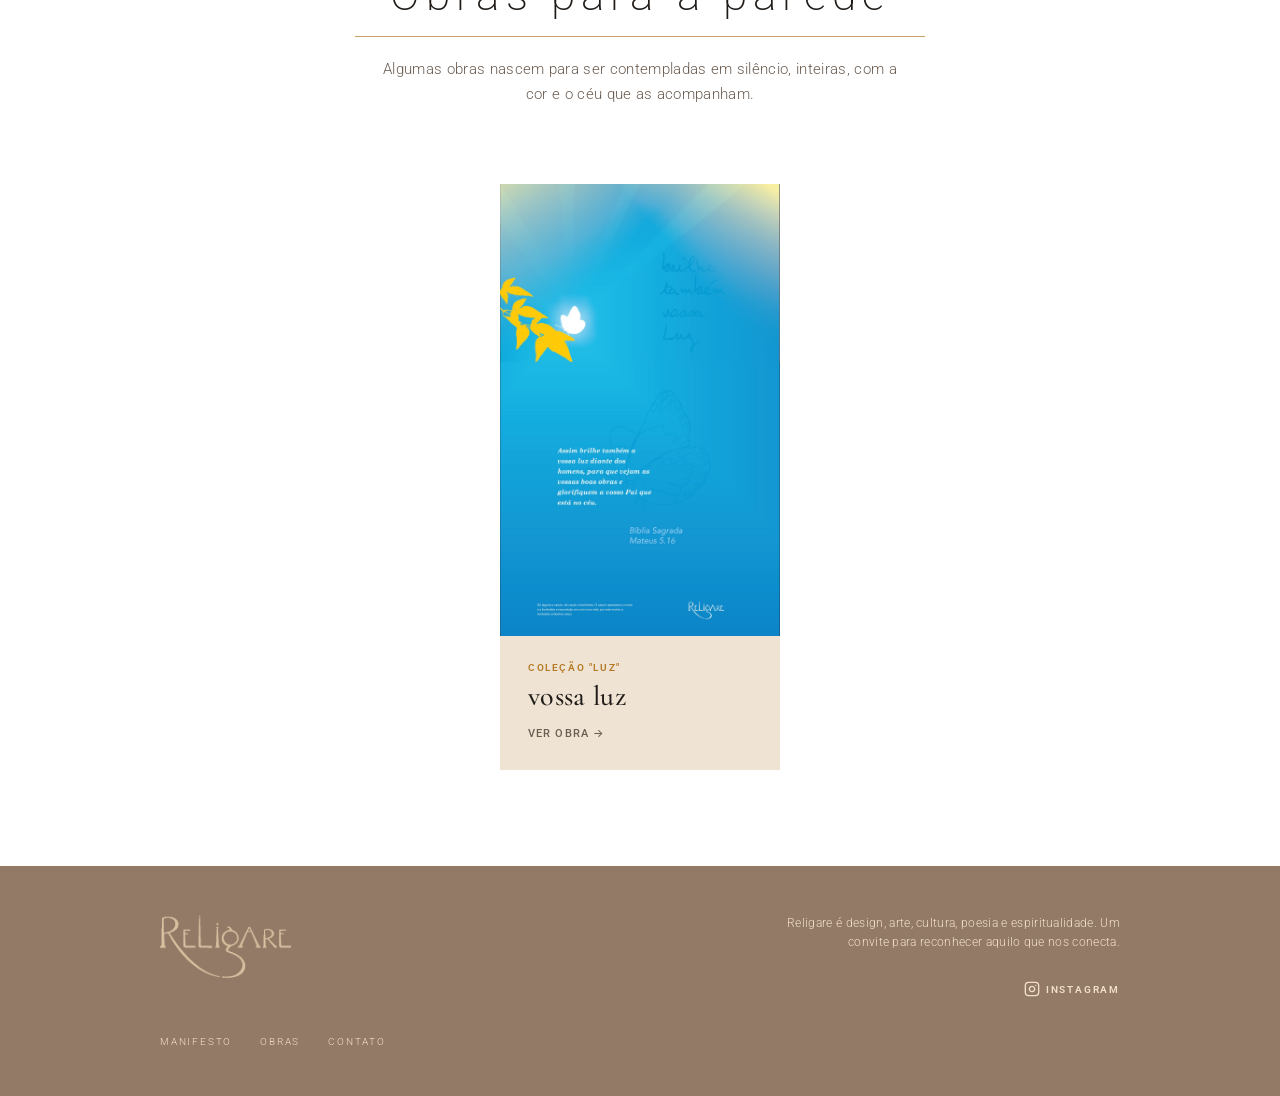
==== commit 68bcb990: "Adiciona seção de pôsteres e primeira obra-pôster (Vossa Luz, Coleção Luz) Co-Authored-By: Claude Op" ====
--- a/pecas/index.html
+++ b/pecas/index.html
@@ -13,11 +13,11 @@
     gtag('config', 'G-QHDVRTDWBX');
   </script>
   <title>Obras — Religare</title>
-  <meta name="description" content="As obras da Religare: peças autorais inspiradas em símbolos, ensinamentos e tradições espirituais, disponíveis em camiseta e quadro." />
+  <meta name="description" content="As obras da Religare: peças autorais inspiradas em símbolos, ensinamentos e tradições espirituais, disponíveis em camiseta, quadro e pôster." />
   <link rel="preconnect" href="https://fonts.googleapis.com">
   <link rel="preconnect" href="https://fonts.gstatic.com" crossorigin>
   <link href="https://fonts.googleapis.com/css2?family=Cormorant+Garamond:wght@400;500;600&family=Inter:wght@300;400;500;600&family=Roboto:wght@100;300;400;500;700;900&display=swap" rel="stylesheet">
-  <link rel="stylesheet" href="../style.css?v=10" />
+  <link rel="stylesheet" href="../style.css?v=11" />
 </head>
 <body class="piece-page">
   <header class="site-header">
@@ -105,6 +105,28 @@
         </a>
       </div>
     </section>
+
+    <section class="pecas-hero pecas-posters-hero" aria-labelledby="posters-title">
+      <p class="section-label">pôsteres</p>
+      <h2 id="posters-title" class="pecas-hero-title">Obras para a parede</h2>
+      <div class="arts-line" aria-hidden="true"></div>
+      <p class="pecas-hero-sub">Algumas obras nascem para ser contempladas em silêncio, inteiras, com a cor e o céu que as acompanham.</p>
+    </section>
+
+    <section class="pecas-grid-section" aria-label="Lista de pôsteres">
+      <div class="posters-grid">
+        <a class="pecas-card pecas-card--poster" href="vossa-luz.html">
+          <div class="pecas-card-image">
+            <img src="../assets/poster-vossa-luz.jpg" width="1200" height="1938" loading="lazy" alt="Pôster Vossa Luz: uma borboleta branca pousa entre folhas amarelas sob um céu azul atravessado por raios de luz." />
+          </div>
+          <div class="pecas-card-copy">
+            <p class="pecas-card-collection">Coleção "Luz"</p>
+            <h2>Vossa Luz</h2>
+            <p class="pecas-card-link">ver obra <span aria-hidden="true">→</span></p>
+          </div>
+        </a>
+      </div>
+    </section>
   </main>
 
   <footer class="site-footer">
--- a/style.css
+++ b/style.css
@@ -1373,6 +1373,55 @@
   }
 }
 
+/* pôsteres: obras com fundo colorido, mostradas inteiras como impressão */
+.pecas-posters-hero{
+  padding-top:24px;
+}
+.posters-grid{
+  display:flex;
+  flex-wrap:wrap;
+  justify-content:center;
+  gap:32px;
+}
+.pecas-card--poster{
+  flex:0 1 280px;
+}
+.pecas-card--poster .pecas-card-image{
+  aspect-ratio:1200 / 1938;
+  padding:0;
+}
+.pecas-card--poster .pecas-card-image img{
+  object-fit:cover;
+}
+.piece-poster-wrap{
+  padding:8px 24px 0;
+}
+.piece-poster{
+  width:auto;
+  height:auto;
+  max-width:min(460px, 100%);
+  max-height:80vh;
+  margin:0 auto 26px;
+  box-shadow:0 24px 60px rgba(31,27,24,.18);
+  cursor:zoom-in;
+}
+.piece-quote-ref{
+  margin-top:14px!important;
+  font-size:14px!important;
+  font-style:normal!important;
+  letter-spacing:.08em!important;
+}
+@media (max-width:760px){
+  .posters-grid{
+    gap:20px;
+  }
+  .pecas-card--poster{
+    flex-basis:calc(50% - 10px);
+  }
+  .pecas-card--poster .pecas-card-copy{
+    padding:18px 16px 20px;
+  }
+}
 /* peças */
 .piece-page{
   background:#fff;
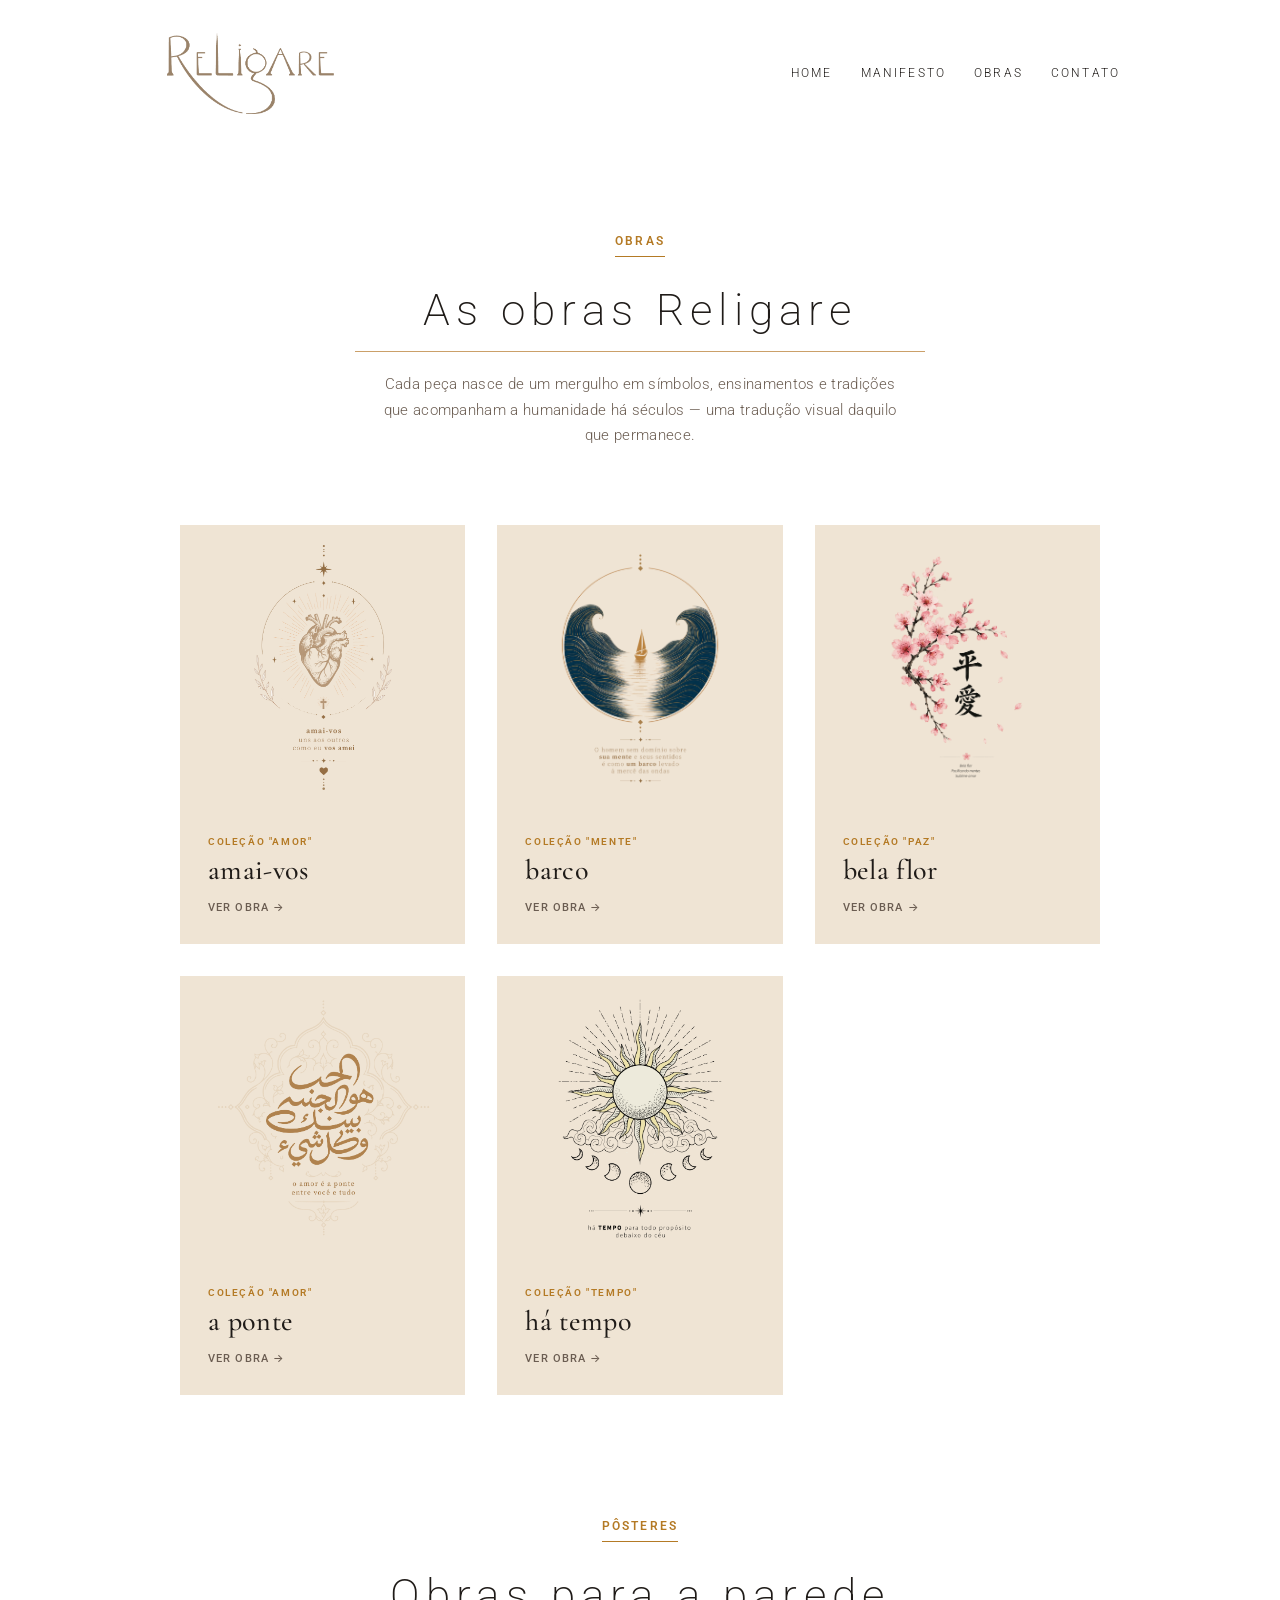
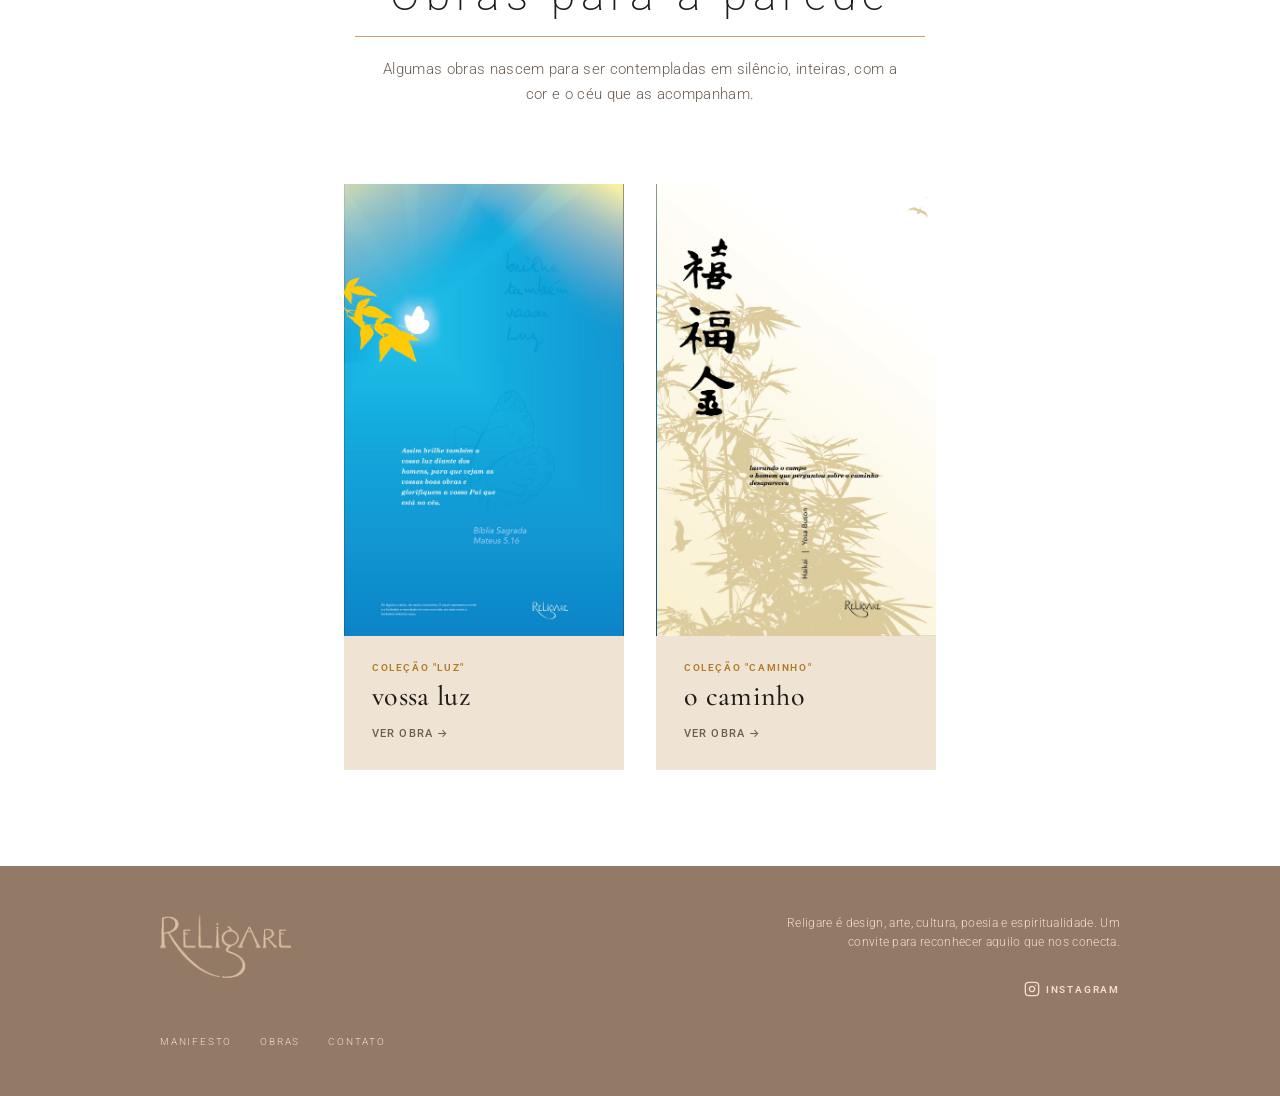
==== commit b338f9b0: "Adiciona pôster O Caminho (Coleção Caminho) Co-Authored-By: Claude Opus 5.5 <noreply@anthropic.com>" ====
--- a/pecas/index.html
+++ b/pecas/index.html
@@ -125,6 +125,17 @@
             <p class="pecas-card-link">ver obra <span aria-hidden="true">→</span></p>
           </div>
         </a>
+
+        <a class="pecas-card pecas-card--poster" href="o-caminho.html">
+          <div class="pecas-card-image">
+            <img src="../assets/poster-o-caminho.jpg" width="1200" height="1938" loading="lazy" alt="Pôster O Caminho: bambus em tom de areia sobre fundo claro, pássaros em voo e os ideogramas 幸福人生 em caligrafia preta." />
+          </div>
+          <div class="pecas-card-copy">
+            <p class="pecas-card-collection">Coleção "Caminho"</p>
+            <h2>O Caminho</h2>
+            <p class="pecas-card-link">ver obra <span aria-hidden="true">→</span></p>
+          </div>
+        </a>
       </div>
     </section>
   </main>
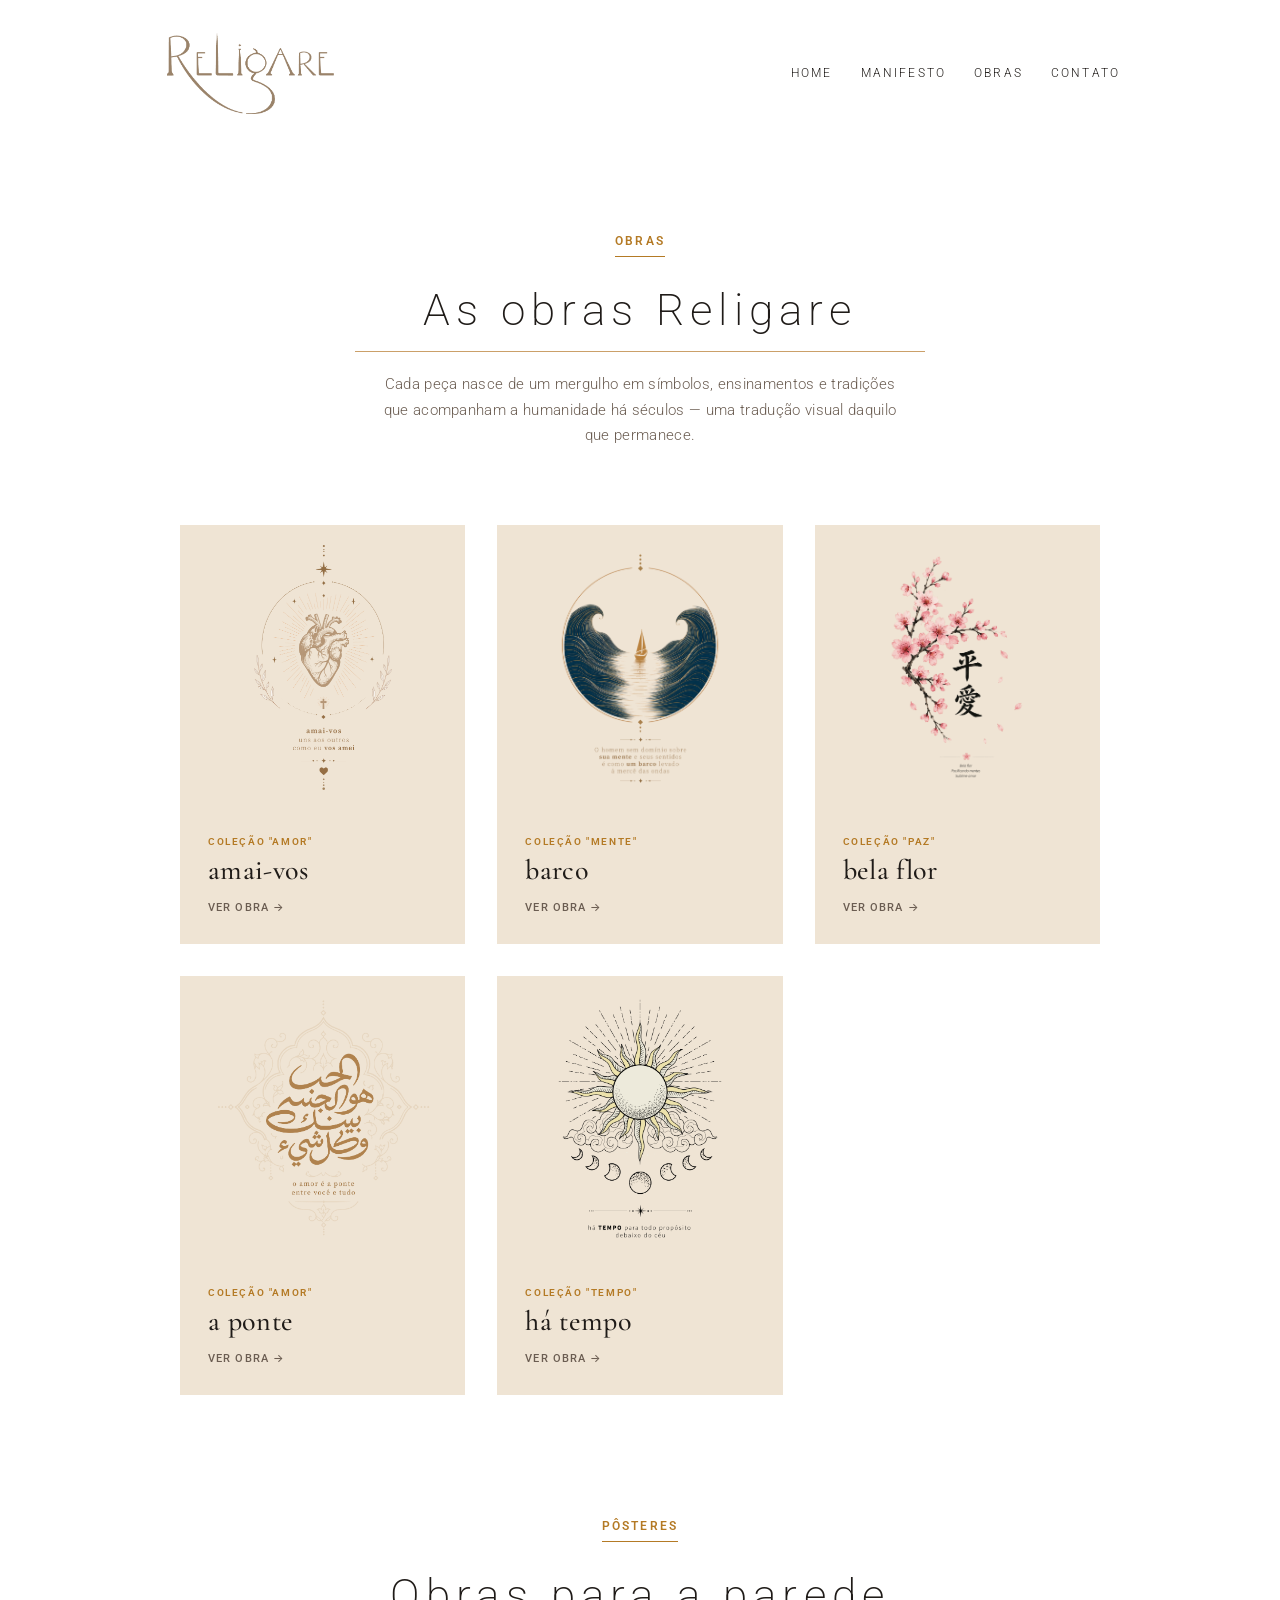
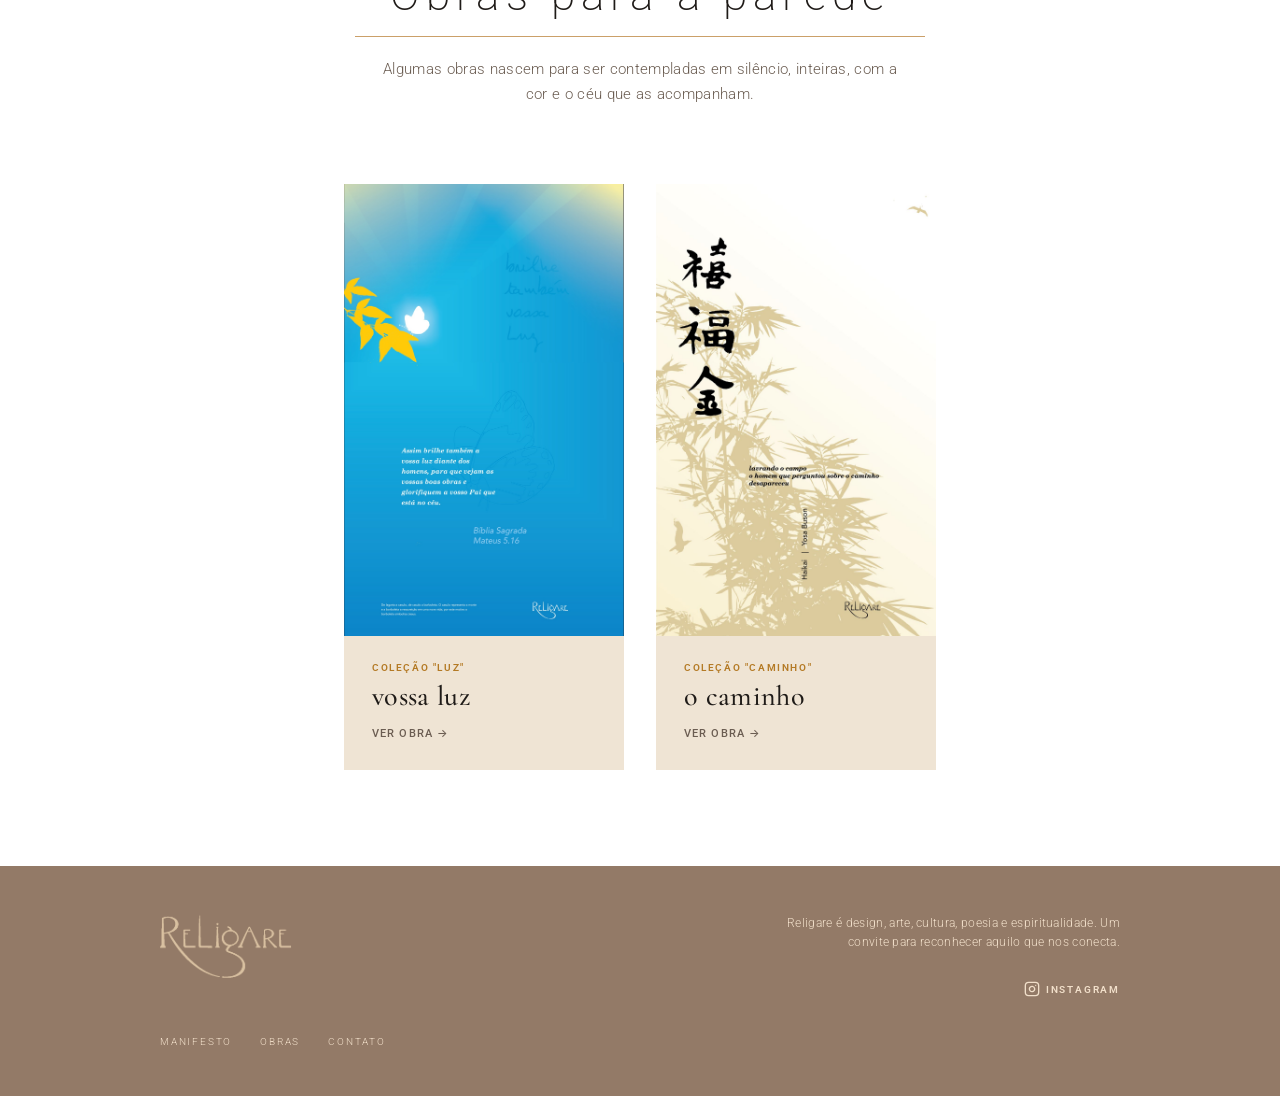
==== commit 723d3181: "Reexporta imagem do pôster O Caminho sem o filete na lateral Co-Authored-By: Claude Opus 5.5 <norepl" ====
--- a/pecas/index.html
+++ b/pecas/index.html
@@ -128,7 +128,7 @@
 
         <a class="pecas-card pecas-card--poster" href="o-caminho.html">
           <div class="pecas-card-image">
-            <img src="../assets/poster-o-caminho.jpg" width="1200" height="1938" loading="lazy" alt="Pôster O Caminho: bambus em tom de areia sobre fundo claro, pássaros em voo e os ideogramas 幸福人生 em caligrafia preta." />
+            <img src="../assets/poster-o-caminho.jpg" width="1200" height="1944" loading="lazy" alt="Pôster O Caminho: bambus em tom de areia sobre fundo claro, pássaros em voo e os ideogramas 幸福人生 em caligrafia preta." />
           </div>
           <div class="pecas-card-copy">
             <p class="pecas-card-collection">Coleção "Caminho"</p>
